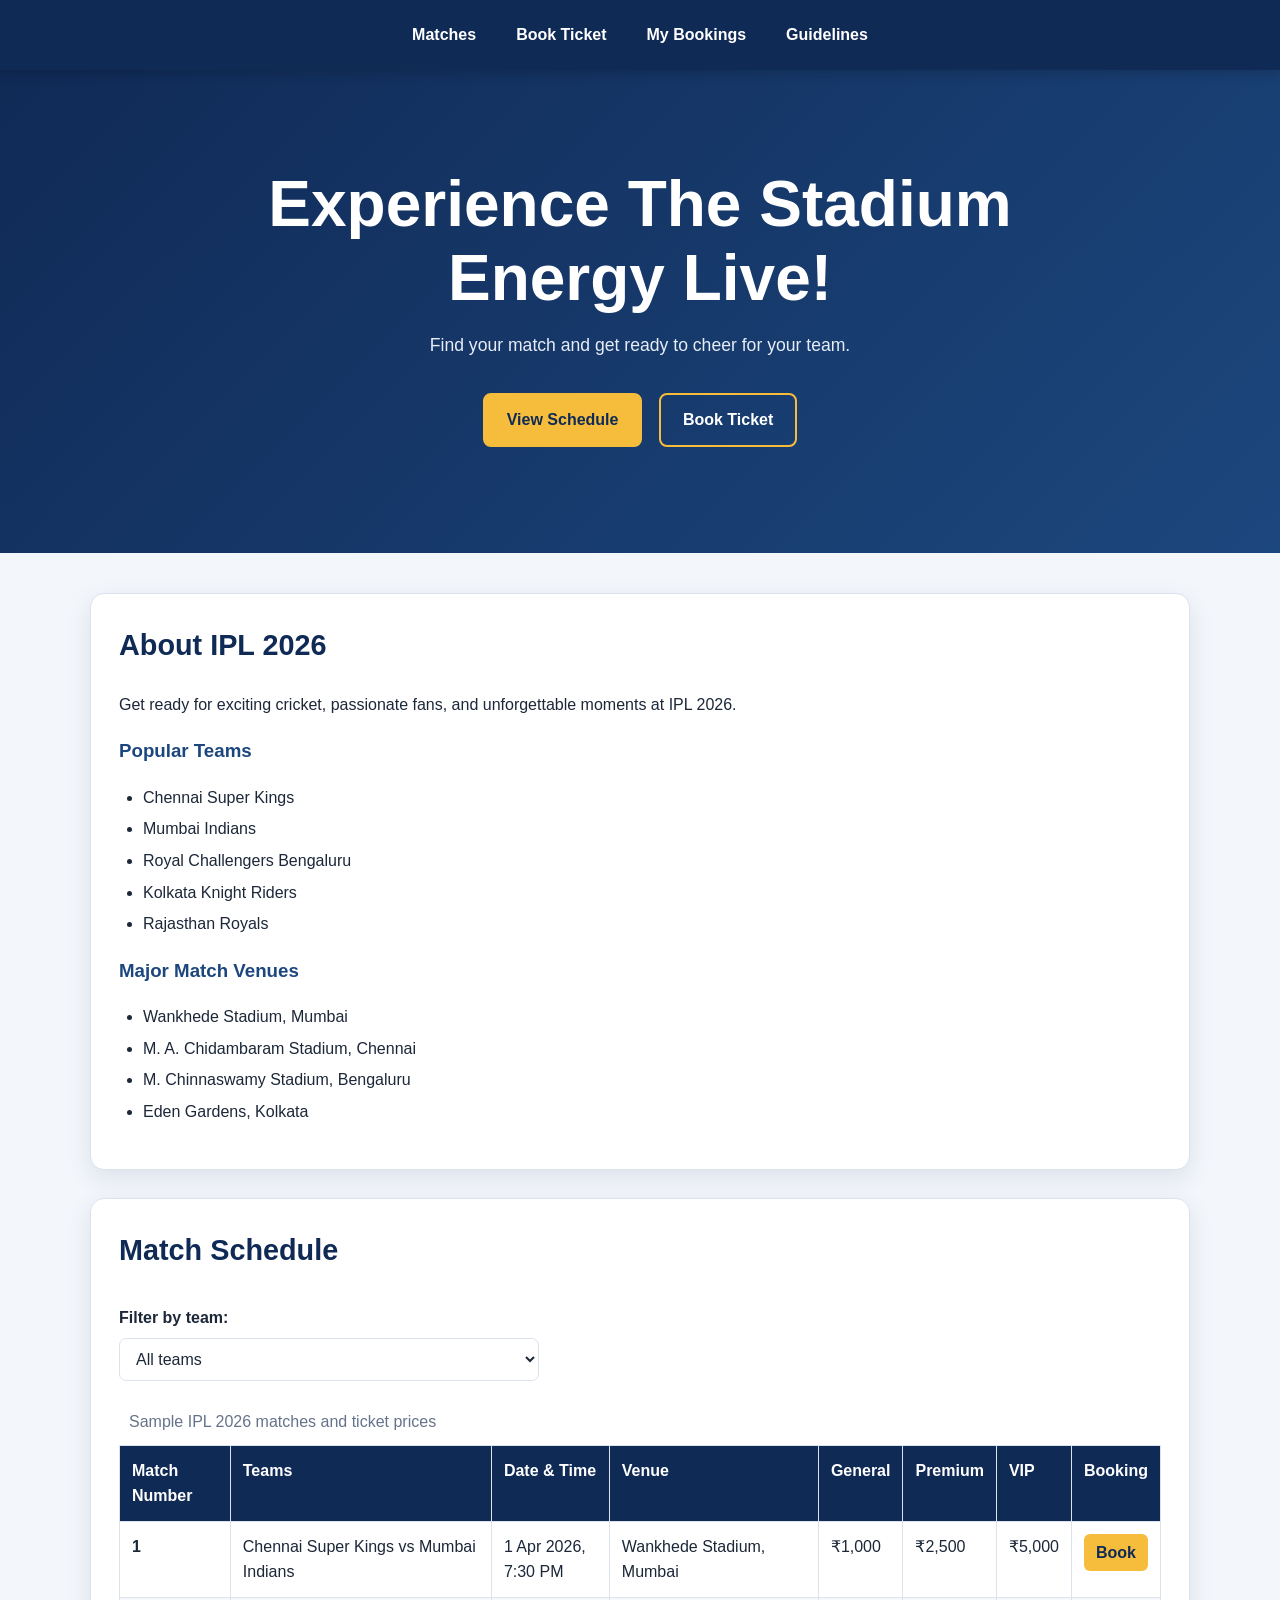
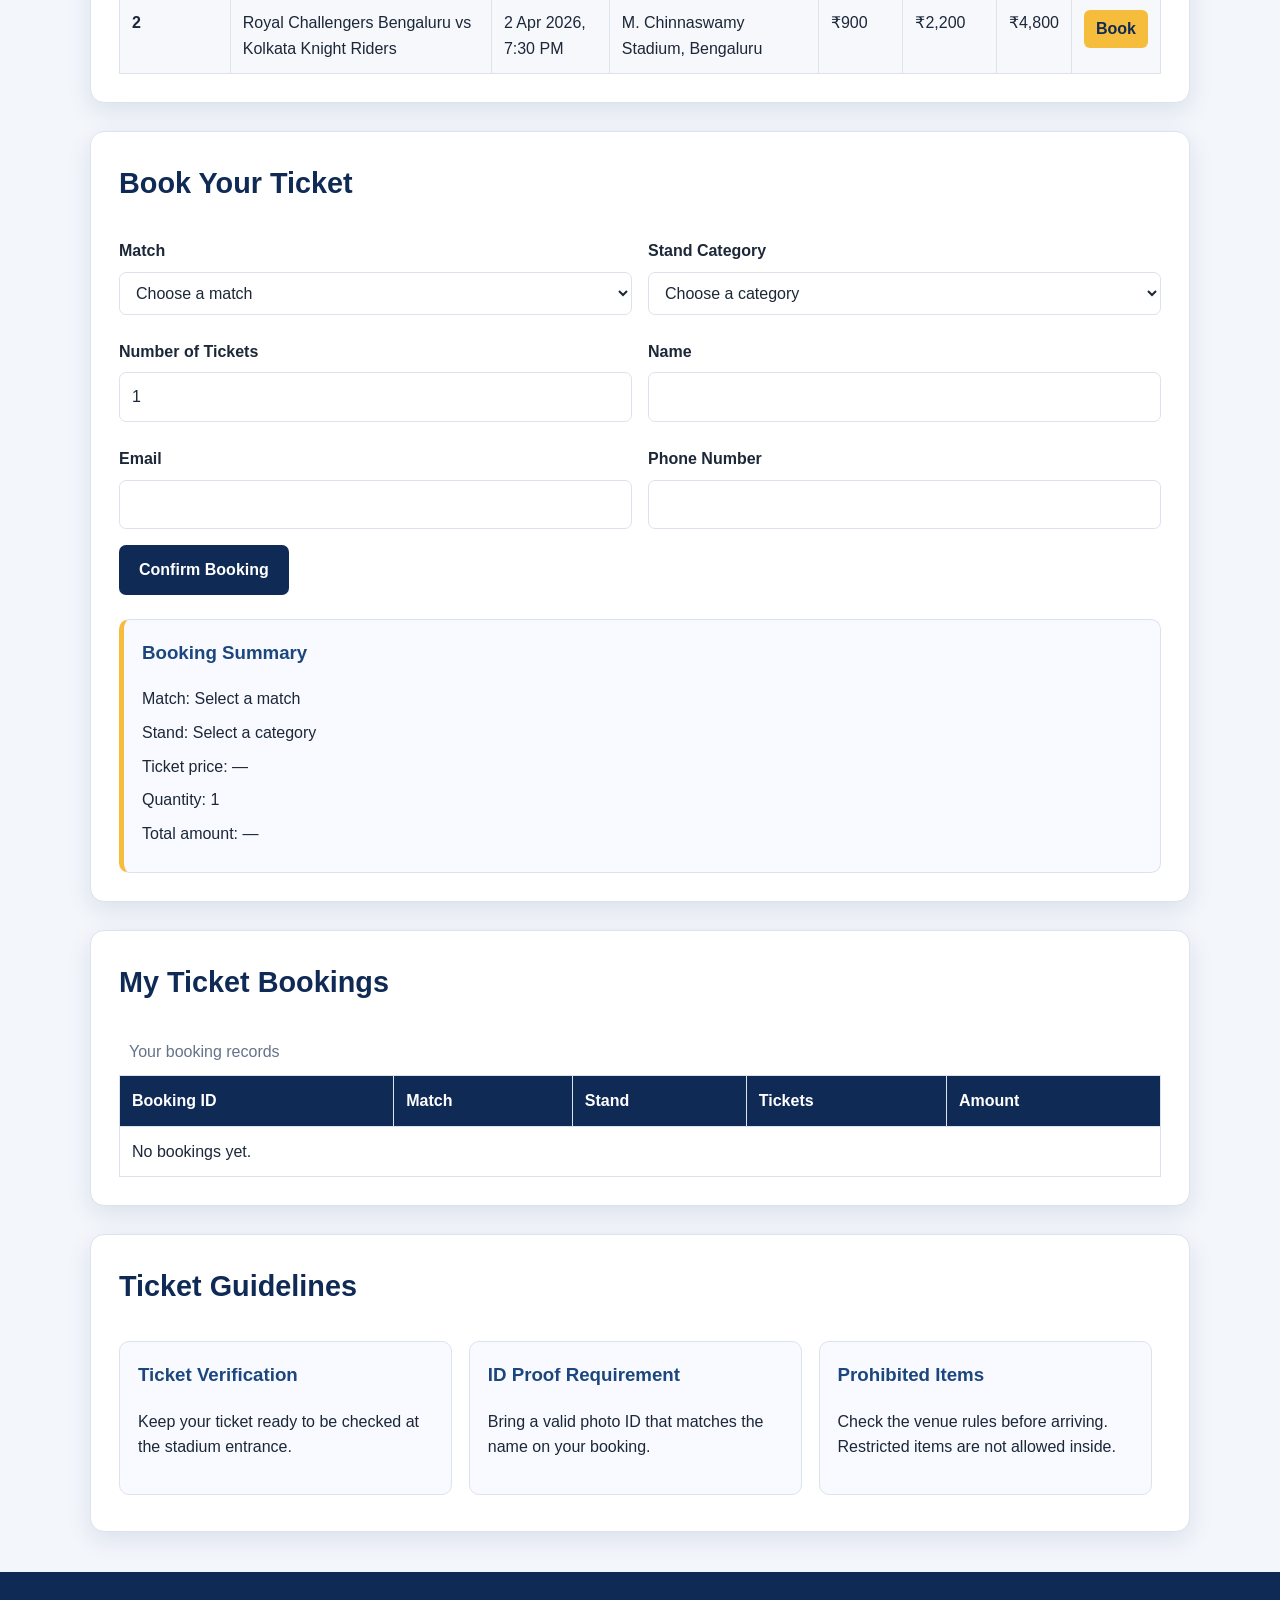
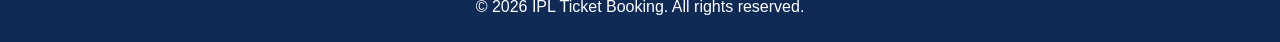
==== index.html @ 0fff2038 "Add IPL ticket booking website" ====
<!DOCTYPE html>
<html lang="en">
<head>
  <meta charset="UTF-8">
  <meta name="viewport" content="width=device-width, initial-scale=1.0">
  <title>IPL 2026 Ticket Booking</title>
  <link rel="stylesheet" href="styles.css">
</head>
<body>
  <header>
    <nav aria-label="Main navigation">
      <a href="#matches">Matches</a>
      <a href="#booking">Book Ticket</a>
      <a href="#my-bookings">My Bookings</a>
      <a href="#guidelines">Guidelines</a>
    </nav>

    <section aria-labelledby="hero-title">
      <h1 id="hero-title">Experience The Stadium Energy Live!</h1>
      <p>Find your match and get ready to cheer for your team.</p>
      <a href="#matches">View Schedule</a>
      <a href="#booking">Book Ticket</a>
    </section>
  </header>

  <main>
    <section id="about" aria-labelledby="about-title">
      <h2 id="about-title">About IPL 2026</h2>
      <p>
        Get ready for exciting cricket, passionate fans, and unforgettable
        moments at IPL 2026.
      </p>

      <h3>Popular Teams</h3>
      <ul>
        <li>Chennai Super Kings</li>
        <li>Mumbai Indians</li>
        <li>Royal Challengers Bengaluru</li>
        <li>Kolkata Knight Riders</li>
        <li>Rajasthan Royals</li>
      </ul>

      <h3>Major Match Venues</h3>
      <ul>
        <li>Wankhede Stadium, Mumbai</li>
        <li>M. A. Chidambaram Stadium, Chennai</li>
        <li>M. Chinnaswamy Stadium, Bengaluru</li>
        <li>Eden Gardens, Kolkata</li>
      </ul>
    </section>

    <section id="matches" aria-labelledby="matches-title">
      <h2 id="matches-title">Match Schedule</h2>

      <label for="team-filter">Filter by team:</label>
      <select id="team-filter" name="team-filter">
        <option value="all">All teams</option>
        <option value="csk">Chennai Super Kings</option>
        <option value="mi">Mumbai Indians</option>
        <option value="rcb">Royal Challengers Bengaluru</option>
        <option value="kkr">Kolkata Knight Riders</option>
      </select>

      <table>
        <caption>Sample IPL 2026 matches and ticket prices</caption>
        <thead>
          <tr>
            <th scope="col">Match Number</th>
            <th scope="col">Teams</th>
            <th scope="col">Date &amp; Time</th>
            <th scope="col">Venue</th>
            <th scope="col">General</th>
            <th scope="col">Premium</th>
            <th scope="col">VIP</th>
            <th scope="col">Booking</th>
          </tr>
        </thead>
        <tbody>
          <tr>
            <th scope="row">1</th>
            <td>Chennai Super Kings vs Mumbai Indians</td>
            <td>
              <time datetime="2026-04-01T19:30">1 Apr 2026, 7:30 PM</time>
            </td>
            <td>Wankhede Stadium, Mumbai</td>
            <td>₹1,000</td>
            <td>₹2,500</td>
            <td>₹5,000</td>
            <td><a href="#booking">Book</a></td>
          </tr>
          <tr>
            <th scope="row">2</th>
            <td>Royal Challengers Bengaluru vs Kolkata Knight Riders</td>
            <td>
              <time datetime="2026-04-02T19:30">2 Apr 2026, 7:30 PM</time>
            </td>
            <td>M. Chinnaswamy Stadium, Bengaluru</td>
            <td>₹900</td>
            <td>₹2,200</td>
            <td>₹4,800</td>
            <td><a href="#booking">Book</a></td>
          </tr>
        </tbody>
      </table>
    </section>

    <section id="booking" aria-labelledby="booking-title">
      <h2 id="booking-title">Book Your Ticket</h2>

      <form action="#" method="get">
        <div>
          <label for="match">Match</label>
          <select id="match" name="match" required>
            <option value="">Choose a match</option>
            <option value="1">Match 1: CSK vs MI</option>
            <option value="2">Match 2: RCB vs KKR</option>
          </select>
        </div>

        <div>
          <label for="stand">Stand Category</label>
          <select id="stand" name="stand" required>
            <option value="">Choose a category</option>
            <option value="general">General</option>
            <option value="premium">Premium</option>
            <option value="vip">VIP</option>
          </select>
        </div>

        <div>
          <label for="quantity">Number of Tickets</label>
          <input
            id="quantity"
            name="quantity"
            type="number"
            min="1"
            max="10"
            value="1"
            required
          >
        </div>

        <div>
          <label for="name">Name</label>
          <input
            id="name"
            name="name"
            type="text"
            autocomplete="name"
            required
          >
        </div>

        <div>
          <label for="email">Email</label>
          <input
            id="email"
            name="email"
            type="email"
            autocomplete="email"
            required
          >
        </div>

        <div>
          <label for="phone">Phone Number</label>
          <input
            id="phone"
            name="phone"
            type="tel"
            autocomplete="tel"
            required
          >
        </div>

        <button type="submit">Confirm Booking</button>
      </form>

      <aside aria-labelledby="summary-title">
        <h3 id="summary-title">Booking Summary</h3>
        <p>Match: Select a match</p>
        <p>Stand: Select a category</p>
        <p>Ticket price: —</p>
        <p>Quantity: 1</p>
        <p>Total amount: —</p>
      </aside>
    </section>

    <section id="my-bookings" aria-labelledby="my-bookings-title">
      <h2 id="my-bookings-title">My Ticket Bookings</h2>

      <table>
        <caption>Your booking records</caption>
        <thead>
          <tr>
            <th scope="col">Booking ID</th>
            <th scope="col">Match</th>
            <th scope="col">Stand</th>
            <th scope="col">Tickets</th>
            <th scope="col">Amount</th>
          </tr>
        </thead>
        <tbody>
          <tr>
            <td colspan="5">No bookings yet.</td>
          </tr>
        </tbody>
      </table>
    </section>

    <section id="guidelines" aria-labelledby="guidelines-title">
      <h2 id="guidelines-title">Ticket Guidelines</h2>

      <article>
        <h3>Ticket Verification</h3>
        <p>Keep your ticket ready to be checked at the stadium entrance.</p>
      </article>

      <article>
        <h3>ID Proof Requirement</h3>
        <p>Bring a valid photo ID that matches the name on your booking.</p>
      </article>

      <article>
        <h3>Prohibited Items</h3>
        <p>
          Check the venue rules before arriving. Restricted items are not
          allowed inside.
        </p>
      </article>
    </section>
  </main>

  <footer>
    <p>&copy; 2026 IPL Ticket Booking. All rights reserved.</p>
  </footer>
</body>
</html>
---- styles.css ----
:root {
  --primary: #102a56;
  --primary-light: #1c477e;
  --accent: #f5bd3b;
  --background: #f3f6fb;
  --surface: #ffffff;
  --text: #1c2738;
  --muted: #65738a;
  --border: #dce3ed;
  --shadow: 0 8px 24px rgba(16, 42, 86, 0.1);
}

* {
  box-sizing: border-box;
}

html {
  scroll-behavior: smooth;
  scroll-padding-top: 80px;
}

body {
  margin: 0;
  background: var(--background);
  color: var(--text);
  font-family: Arial, Helvetica, sans-serif;
  line-height: 1.6;
}

header {
  padding-top: 68px;
}

nav {
  position: fixed;
  z-index: 10;
  top: 0;
  left: 0;
  display: flex;
  width: 100%;
  justify-content: center;
  gap: 12px;
  padding: 14px 20px;
  background: var(--primary);
  box-shadow: 0 3px 12px rgba(0, 0, 0, 0.18);
}

nav a {
  padding: 8px 14px;
  border-radius: 6px;
  color: #ffffff;
  font-weight: 700;
  text-decoration: none;
  transition: background-color 0.2s ease, color 0.2s ease;
}

nav a:hover,
nav a:focus-visible {
  background: var(--accent);
  color: var(--primary);
}

header > section {
  padding: 100px 20px;
  background: linear-gradient(135deg, var(--primary), var(--primary-light));
  color: #ffffff;
  text-align: center;
}

header > section h1 {
  max-width: 800px;
  margin: 0 auto 16px;
  font-size: clamp(2.2rem, 6vw, 4rem);
  line-height: 1.15;
}

header > section p {
  margin: 0 auto 28px;
  color: #e7edf7;
  font-size: 1.1rem;
}

header > section a {
  display: inline-block;
  margin: 6px;
  padding: 12px 22px;
  border: 2px solid var(--accent);
  border-radius: 8px;
  background: var(--accent);
  color: var(--primary);
  font-weight: 700;
  text-decoration: none;
  transition: transform 0.2s ease, background-color 0.2s ease;
}

header > section a:hover,
header > section a:focus-visible {
  transform: translateY(-2px);
  background: #ffd36b;
}

header > section a + a {
  background: transparent;
  color: #ffffff;
}

header > section a + a:hover,
header > section a + a:focus-visible {
  background: var(--accent);
  color: var(--primary);
}

main {
  width: min(1100px, calc(100% - 32px));
  margin: 40px auto;
}

main > section {
  margin-bottom: 28px;
  padding: 28px;
  border: 1px solid var(--border);
  border-radius: 14px;
  background: var(--surface);
  box-shadow: var(--shadow);
}

h2 {
  margin-top: 0;
  color: var(--primary);
  font-size: 1.8rem;
}

h3 {
  color: var(--primary-light);
}

#about ul {
  padding-left: 24px;
}

#about li {
  margin: 6px 0;
}

#matches {
  overflow-x: auto;
}

label {
  display: inline-block;
  margin: 8px 0;
  font-weight: 700;
}

select,
input {
  width: 100%;
  max-width: 420px;
  padding: 11px 12px;
  border: 1px solid var(--border);
  border-radius: 7px;
  background: #ffffff;
  color: var(--text);
  font: inherit;
}

#team-filter {
  display: block;
  margin-bottom: 18px;
}

table {
  width: 100%;
  margin-top: 12px;
  border-collapse: collapse;
  background: #ffffff;
}

caption {
  padding: 10px;
  color: var(--muted);
  text-align: left;
}

th,
td {
  padding: 12px;
  border: 1px solid var(--border);
  text-align: left;
  vertical-align: top;
}

thead {
  background: var(--primary);
  color: #ffffff;
}

tbody tr:nth-child(even) {
  background: #f6f8fc;
}

td a {
  display: inline-block;
  padding: 6px 12px;
  border-radius: 6px;
  background: var(--accent);
  color: var(--primary);
  font-weight: 700;
  text-decoration: none;
}

#booking form {
  display: grid;
  grid-template-columns: repeat(2, minmax(0, 1fr));
  gap: 16px;
}

#booking form > div {
  display: flex;
  flex-direction: column;
}

#booking form select,
#booking form input {
  max-width: none;
}

button {
  width: fit-content;
  padding: 12px 20px;
  border: 0;
  border-radius: 7px;
  background: var(--primary);
  color: #ffffff;
  cursor: pointer;
  font: inherit;
  font-weight: 700;
}

button:hover,
button:focus-visible {
  background: var(--primary-light);
}

#booking aside {
  margin-top: 24px;
  padding: 18px;
  border: 1px solid var(--border);
  border-left: 5px solid var(--accent);
  border-radius: 10px;
  background: #f8faff;
}

#booking aside h3 {
  margin-top: 0;
}

#booking aside p {
  margin: 8px 0;
}

#guidelines article {
  display: inline-block;
  width: calc(33.333% - 14px);
  margin: 8px 12px 8px 0;
  padding: 18px;
  border: 1px solid var(--border);
  border-radius: 10px;
  background: #f8faff;
  vertical-align: top;
}

#guidelines article:last-child {
  margin-right: 0;
}

#guidelines article h3 {
  margin-top: 0;
}

footer {
  padding: 22px;
  background: var(--primary);
  color: #ffffff;
  text-align: center;
}

footer p {
  margin: 0;
}

@media (max-width: 700px) {
  nav {
    flex-wrap: wrap;
    gap: 4px;
    padding: 8px;
  }

  nav a {
    padding: 7px 9px;
    font-size: 0.9rem;
  }

  header {
    padding-top: 98px;
  }

  header > section {
    padding: 70px 18px;
  }

  main {
    width: min(100% - 20px, 1100px);
    margin: 20px auto;
  }

  main > section {
    padding: 20px;
  }

  #booking form {
    grid-template-columns: 1fr;
  }

  #guidelines article {
    display: block;
    width: 100%;
    margin: 12px 0;
  }

  table {
    min-width: 720px;
  }
}
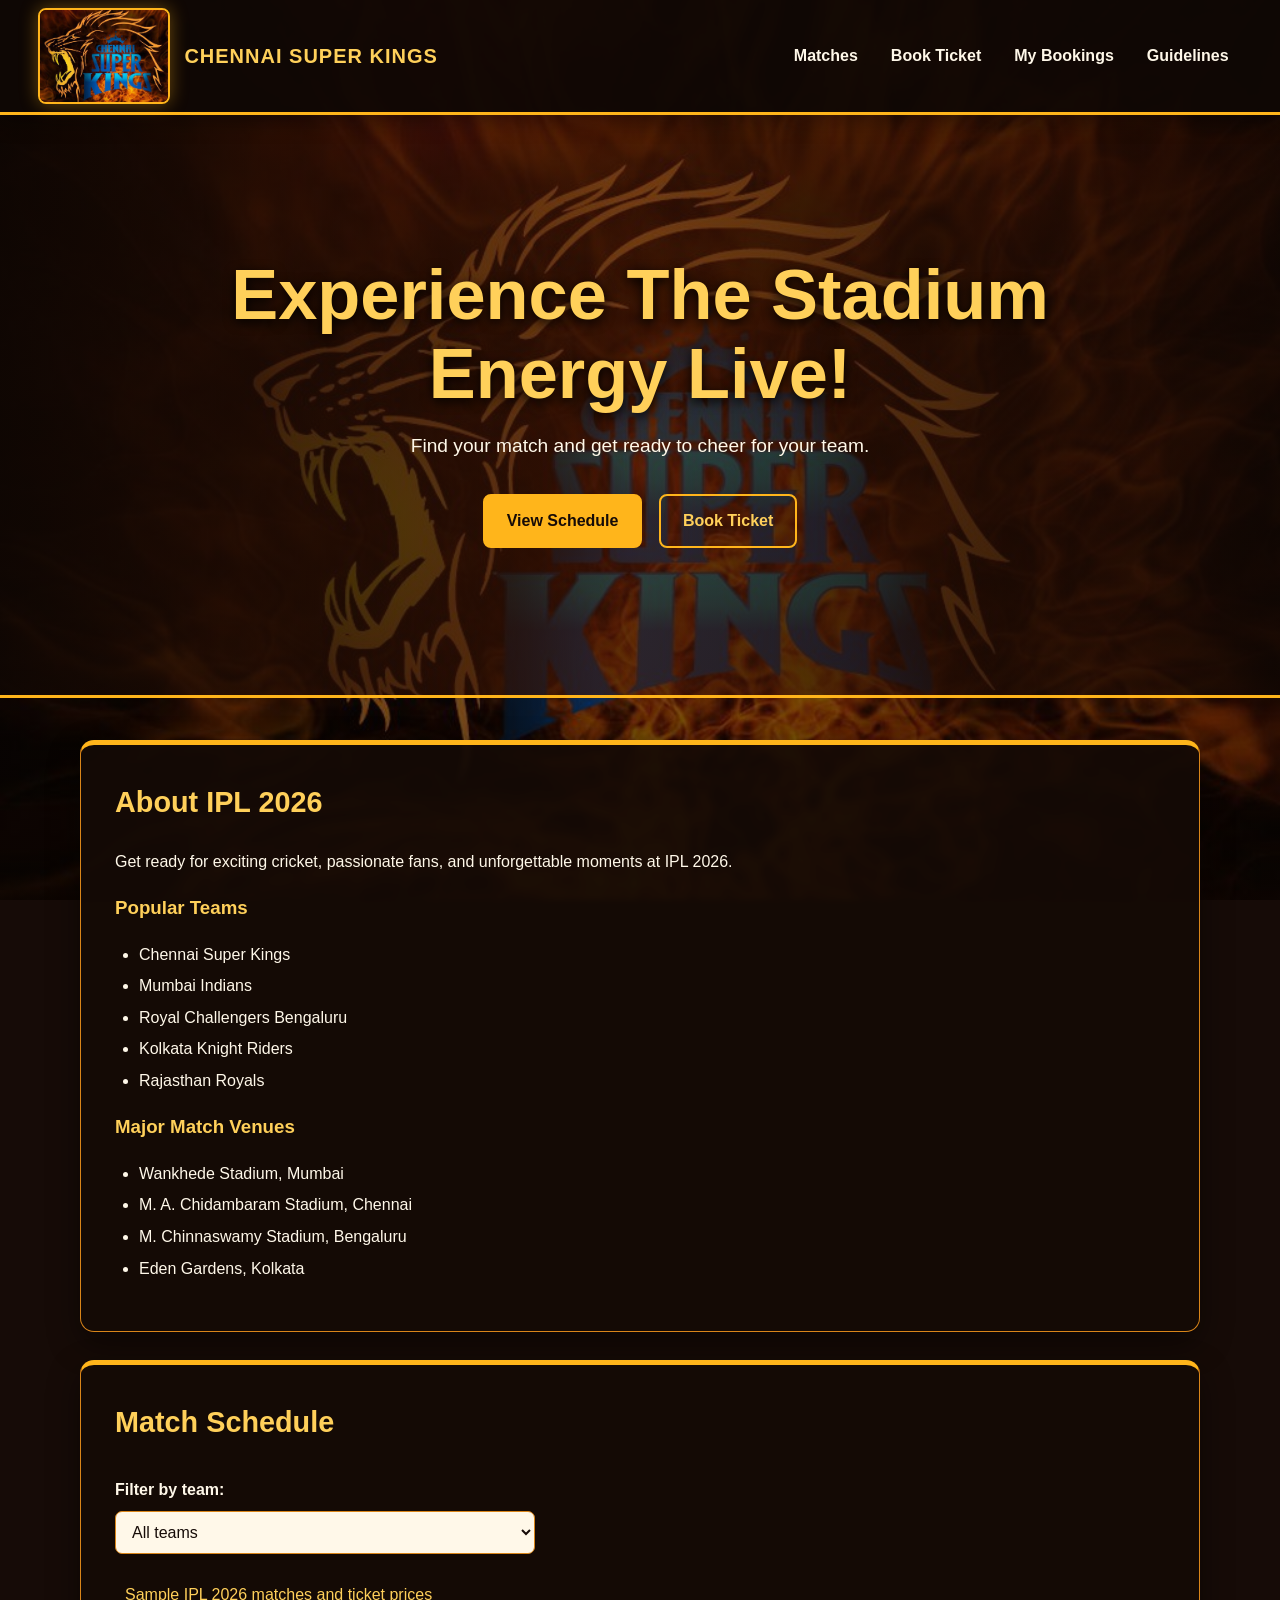
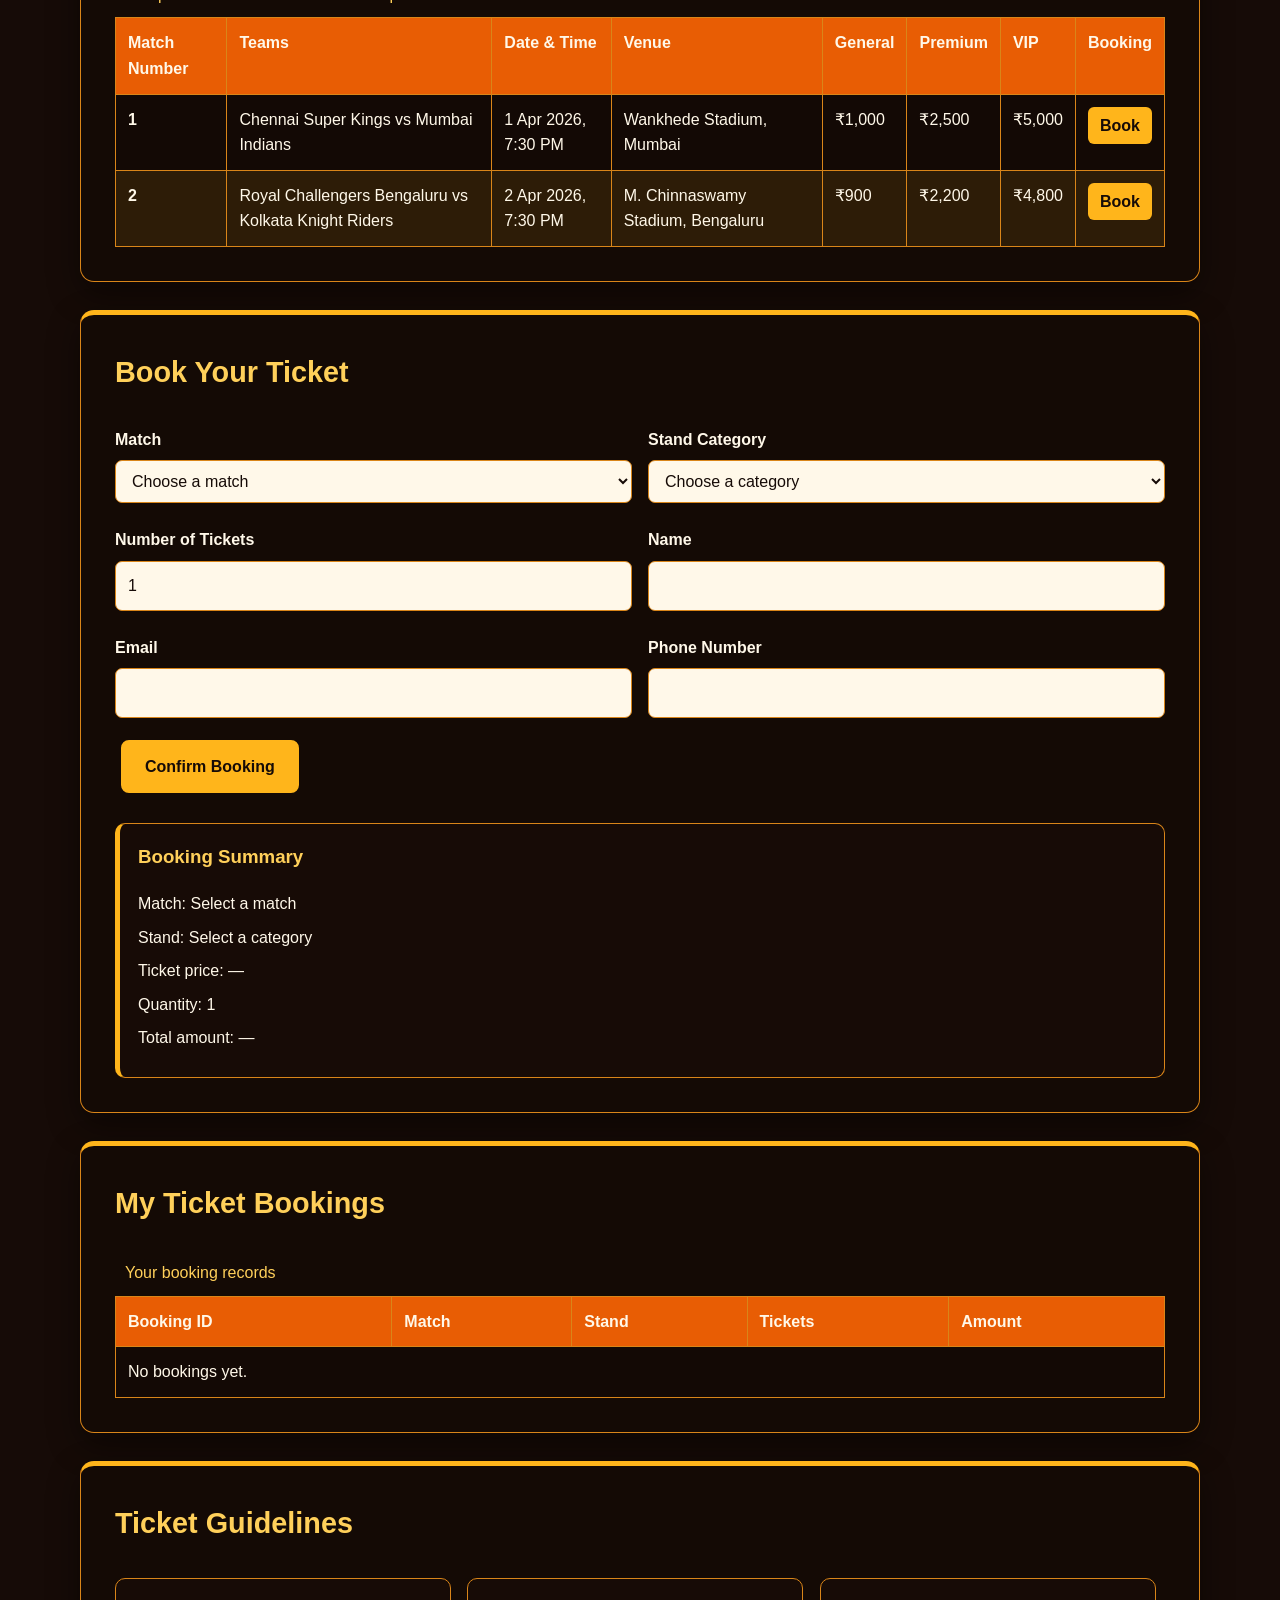
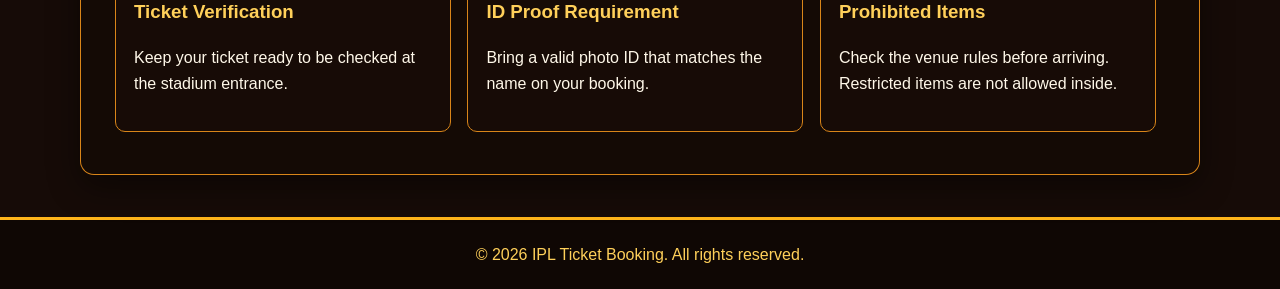
==== commit cb7e925a: "Apply CSK fire theme and booking page" ====
--- a/index.html
+++ b/index.html
@@ -6,22 +6,26 @@
   <title>IPL 2026 Ticket Booking</title>
   <link rel="stylesheet" href="styles.css">
 </head>
-<body>
-  <header>
+<body id="top">
+  <header class="site-header">
+    <a class="csk-brand" href="#top" aria-label="Chennai Super Kings home">
+      <img src="assets/csk-logo.png" alt="Chennai Super Kings logo">
+      <span>CHENNAI SUPER KINGS</span>
+    </a>
     <nav aria-label="Main navigation">
       <a href="#matches">Matches</a>
-      <a href="#booking">Book Ticket</a>
+      <a href="booking.html">Book Ticket</a>
       <a href="#my-bookings">My Bookings</a>
       <a href="#guidelines">Guidelines</a>
     </nav>
-
-    <section aria-labelledby="hero-title">
+  </header>
+
+  <section class="hero" aria-labelledby="hero-title">
       <h1 id="hero-title">Experience The Stadium Energy Live!</h1>
       <p>Find your match and get ready to cheer for your team.</p>
       <a href="#matches">View Schedule</a>
       <a href="#booking">Book Ticket</a>
-    </section>
-  </header>
+  </section>
 
   <main>
     <section id="about" aria-labelledby="about-title">
@@ -235,4 +239,4 @@
     <p>&copy; 2026 IPL Ticket Booking. All rights reserved.</p>
   </footer>
 </body>
-</html>+</html>
--- a/styles.css
+++ b/styles.css
@@ -1,13 +1,12 @@
 :root {
-  --primary: #102a56;
-  --primary-light: #1c477e;
-  --accent: #f5bd3b;
-  --background: #f3f6fb;
-  --surface: #ffffff;
-  --text: #1c2738;
-  --muted: #65738a;
-  --border: #dce3ed;
-  --shadow: 0 8px 24px rgba(16, 42, 86, 0.1);
+  --fire-gold: #ffd05a;
+  --fire-yellow: #ffb51b;
+  --fire-orange: #e85d04;
+  --charcoal: #160b07;
+  --panel: rgba(20, 10, 6, 0.9);
+  --panel-soft: rgba(25, 12, 7, 0.84);
+  --paper: #fff8e9;
+  --line: #d98519;
 }
 
 * {
@@ -16,39 +15,72 @@
 
 html {
   scroll-behavior: smooth;
-  scroll-padding-top: 80px;
+  scroll-padding-top: 105px;
 }
 
 body {
+  min-height: 100vh;
   margin: 0;
-  background: var(--background);
-  color: var(--text);
+  background-color: var(--charcoal);
+  background-image: linear-gradient(rgba(12, 5, 2, 0.32), rgba(12, 5, 2, 0.62)), url("assets/csk-fire-background.png");
+  background-position: center center;
+  background-size: cover;
+  background-attachment: fixed;
+  color: var(--paper);
   font-family: Arial, Helvetica, sans-serif;
   line-height: 1.6;
 }
 
-header {
-  padding-top: 68px;
+.site-header {
+  position: sticky;
+  z-index: 20;
+  top: 0;
+  display: flex;
+  min-height: 112px;
+  align-items: center;
+  justify-content: space-between;
+  gap: 18px;
+  padding: 8px clamp(14px, 3vw, 42px);
+  border-bottom: 3px solid var(--fire-yellow);
+  background: rgba(15, 8, 5, 0.96);
+  box-shadow: 0 5px 20px rgba(0, 0, 0, 0.38);
+}
+
+.csk-brand {
+  display: flex;
+  flex: 0 0 auto;
+  align-items: center;
+  gap: 14px;
+  color: var(--fire-gold);
+  font-size: clamp(0.95rem, 2vw, 1.25rem);
+  font-weight: 900;
+  letter-spacing: 0.05em;
+  text-decoration: none;
+}
+
+.csk-brand img {
+  display: block;
+  width: 132px;
+  height: 96px;
+  object-fit: cover;
+  object-position: center;
+  border: 2px solid var(--fire-yellow);
+  border-radius: 8px;
+  box-shadow: 0 0 18px rgba(255, 181, 27, 0.38);
 }
 
 nav {
-  position: fixed;
-  z-index: 10;
-  top: 0;
-  left: 0;
   display: flex;
-  width: 100%;
-  justify-content: center;
-  gap: 12px;
-  padding: 14px 20px;
-  background: var(--primary);
-  box-shadow: 0 3px 12px rgba(0, 0, 0, 0.18);
+  flex-wrap: wrap;
+  justify-content: flex-end;
+  gap: 7px;
 }
 
 nav a {
-  padding: 8px 14px;
+  padding: 9px 12px;
+  border: 1px solid transparent;
   border-radius: 6px;
-  color: #ffffff;
+  color: var(--paper);
   font-weight: 700;
   text-decoration: none;
   transition: background-color 0.2s ease, color 0.2s ease;
@@ -56,82 +88,92 @@
 
 nav a:hover,
 nav a:focus-visible {
-  background: var(--accent);
-  color: var(--primary);
-}
-
-header > section {
-  padding: 100px 20px;
-  background: linear-gradient(135deg, var(--primary), var(--primary-light));
-  color: #ffffff;
+  border-color: var(--fire-gold);
+  background: var(--fire-yellow);
+  color: var(--charcoal);
+}
+
+.hero {
+  padding: clamp(70px, 11vw, 145px) 20px;
+  border-bottom: 3px solid var(--fire-yellow);
+  background: linear-gradient(90deg, rgba(16, 7, 3, 0.8), rgba(74, 25, 4, 0.52), rgba(16, 7, 3, 0.8));
+  color: var(--paper);
   text-align: center;
 }
 
-header > section h1 {
-  max-width: 800px;
-  margin: 0 auto 16px;
-  font-size: clamp(2.2rem, 6vw, 4rem);
-  line-height: 1.15;
-}
-
-header > section p {
-  margin: 0 auto 28px;
-  color: #e7edf7;
-  font-size: 1.1rem;
-}
-
-header > section a {
+.hero h1 {
+  max-width: 920px;
+  margin: 0 auto 18px;
+  color: var(--fire-gold);
+  font-size: clamp(2.2rem, 6vw, 4.4rem);
+  line-height: 1.12;
+  text-shadow: 0 3px 12px #000;
+}
+
+.hero p {
+  margin: 0 auto 26px;
+  color: var(--paper);
+  font-size: clamp(1rem, 2vw, 1.2rem);
+}
+
+.hero a,
+button {
   display: inline-block;
   margin: 6px;
   padding: 12px 22px;
-  border: 2px solid var(--accent);
+  border: 2px solid var(--fire-yellow);
   border-radius: 8px;
-  background: var(--accent);
-  color: var(--primary);
-  font-weight: 700;
+  background: var(--fire-yellow);
+  color: var(--charcoal);
+  cursor: pointer;
+  font: inherit;
+  font-weight: 800;
   text-decoration: none;
-  transition: transform 0.2s ease, background-color 0.2s ease;
-}
-
-header > section a:hover,
-header > section a:focus-visible {
-  transform: translateY(-2px);
-  background: #ffd36b;
-}
-
-header > section a + a {
+}
+
+.hero a:hover,
+.hero a:focus-visible,
+button:hover,
+button:focus-visible {
+  border-color: var(--fire-gold);
+  background: var(--fire-gold);
+}
+
+.hero a + a {
   background: transparent;
-  color: #ffffff;
-}
-
-header > section a + a:hover,
-header > section a + a:focus-visible {
-  background: var(--accent);
-  color: var(--primary);
+  color: var(--fire-gold);
+}
+
+.hero a + a:hover,
+.hero a + a:focus-visible {
+  background: var(--fire-yellow);
+  color: var(--charcoal);
 }
 
 main {
-  width: min(1100px, calc(100% - 32px));
-  margin: 40px auto;
+  width: min(1120px, calc(100% - 32px));
+  margin: 42px auto;
 }
 
 main > section {
   margin-bottom: 28px;
-  padding: 28px;
-  border: 1px solid var(--border);
+  padding: clamp(20px, 3vw, 34px);
+  border: 1px solid var(--line);
+  border-top: 5px solid var(--fire-yellow);
   border-radius: 14px;
-  background: var(--surface);
-  box-shadow: var(--shadow);
+  background: var(--panel);
+  box-shadow: 0 12px 32px rgba(0, 0, 0, 0.42);
+  backdrop-filter: blur(3px);
+}
+
+h2,
+h3 {
+  color: var(--fire-gold);
 }
 
 h2 {
   margin-top: 0;
-  color: var(--primary);
   font-size: 1.8rem;
-}
-
-h3 {
-  color: var(--primary-light);
 }
 
 #about ul {
@@ -153,14 +195,14 @@
 }
 
 select,
-input {
+input:not([type="radio"]):not([type="checkbox"]) {
   width: 100%;
   max-width: 420px;
   padding: 11px 12px;
-  border: 1px solid var(--border);
+  border: 1px solid var(--line);
   border-radius: 7px;
-  background: #ffffff;
-  color: var(--text);
+  background: var(--paper);
+  color: var(--charcoal);
   font: inherit;
 }
 
@@ -173,82 +215,90 @@
   width: 100%;
   margin-top: 12px;
   border-collapse: collapse;
-  background: #ffffff;
+  background: rgba(20, 10, 6, 0.78);
 }
 
 caption {
   padding: 10px;
-  color: var(--muted);
+  color: var(--fire-gold);
   text-align: left;
 }
 
 th,
 td {
   padding: 12px;
-  border: 1px solid var(--border);
+  border: 1px solid var(--line);
   text-align: left;
   vertical-align: top;
 }
 
 thead {
-  background: var(--primary);
-  color: #ffffff;
+  background: var(--fire-orange);
+  color: #fff8e9;
 }
 
 tbody tr:nth-child(even) {
-  background: #f6f8fc;
+  background: rgba(255, 181, 27, 0.11);
 }
 
 td a {
   display: inline-block;
   padding: 6px 12px;
   border-radius: 6px;
-  background: var(--accent);
-  color: var(--primary);
+  background: var(--fire-yellow);
+  color: var(--charcoal);
   font-weight: 700;
   text-decoration: none;
 }
 
-#booking form {
+form {
   display: grid;
   grid-template-columns: repeat(2, minmax(0, 1fr));
   gap: 16px;
 }
 
-#booking form > div {
+form > div {
   display: flex;
   flex-direction: column;
 }
 
-#booking form select,
-#booking form input {
+form select,
+form input:not([type="radio"]):not([type="checkbox"]) {
   max-width: none;
+}
+
+form button {
+  grid-column: 1 / -1;
+  justify-self: start;
+}
+
+fieldset {
+  border: 1px solid var(--line);
+  border-radius: 8px;
+  padding: 14px;
+}
+
+fieldset label {
+  margin-right: 18px;
+  font-weight: normal;
+}
+
+input[type="radio"],
+input[type="checkbox"] {
+  accent-color: var(--fire-yellow);
 }
 
 button {
   width: fit-content;
-  padding: 12px 20px;
-  border: 0;
-  border-radius: 7px;
-  background: var(--primary);
-  color: #ffffff;
-  cursor: pointer;
-  font: inherit;
-  font-weight: 700;
-}
-
-button:hover,
-button:focus-visible {
-  background: var(--primary-light);
 }
 
 #booking aside {
   margin-top: 24px;
   padding: 18px;
-  border: 1px solid var(--border);
-  border-left: 5px solid var(--accent);
+  border: 1px solid var(--line);
+  border-left: 5px solid var(--fire-yellow);
   border-radius: 10px;
-  background: #f8faff;
+  background: var(--panel-soft);
 }
 
 #booking aside h3 {
@@ -264,9 +314,9 @@
   width: calc(33.333% - 14px);
   margin: 8px 12px 8px 0;
   padding: 18px;
-  border: 1px solid var(--border);
+  border: 1px solid var(--line);
   border-radius: 10px;
-  background: #f8faff;
+  background: var(--panel-soft);
   vertical-align: top;
 }
 
@@ -280,8 +330,9 @@
 
 footer {
   padding: 22px;
-  background: var(--primary);
-  color: #ffffff;
+  border-top: 3px solid var(--fire-yellow);
+  background: rgba(15, 8, 5, 0.96);
+  color: var(--fire-gold);
   text-align: center;
 }
 
@@ -289,36 +340,23 @@
   margin: 0;
 }
 
-@media (max-width: 700px) {
+@media (max-width: 760px) {
+  .site-header {
+    position: static;
+    flex-direction: column;
+    align-items: flex-start;
+  }
+
+  .csk-brand img {
+    width: 112px;
+    height: 82px;
+  }
+
   nav {
-    flex-wrap: wrap;
-    gap: 4px;
-    padding: 8px;
-  }
-
-  nav a {
-    padding: 7px 9px;
-    font-size: 0.9rem;
-  }
-
-  header {
-    padding-top: 98px;
-  }
-
-  header > section {
-    padding: 70px 18px;
-  }
-
-  main {
-    width: min(100% - 20px, 1100px);
-    margin: 20px auto;
-  }
-
-  main > section {
-    padding: 20px;
-  }
-
-  #booking form {
+    justify-content: flex-start;
+  }
+
+  form {
     grid-template-columns: 1fr;
   }
 
@@ -331,4 +369,17 @@
   table {
     min-width: 720px;
   }
-}+}
+
+@media (max-width: 440px) {
+  .csk-brand {
+    align-items: flex-start;
+    flex-direction: column;
+  }
+
+  nav a {
+    padding: 7px 8px;
+    font-size: 0.9rem;
+  }
+}
+
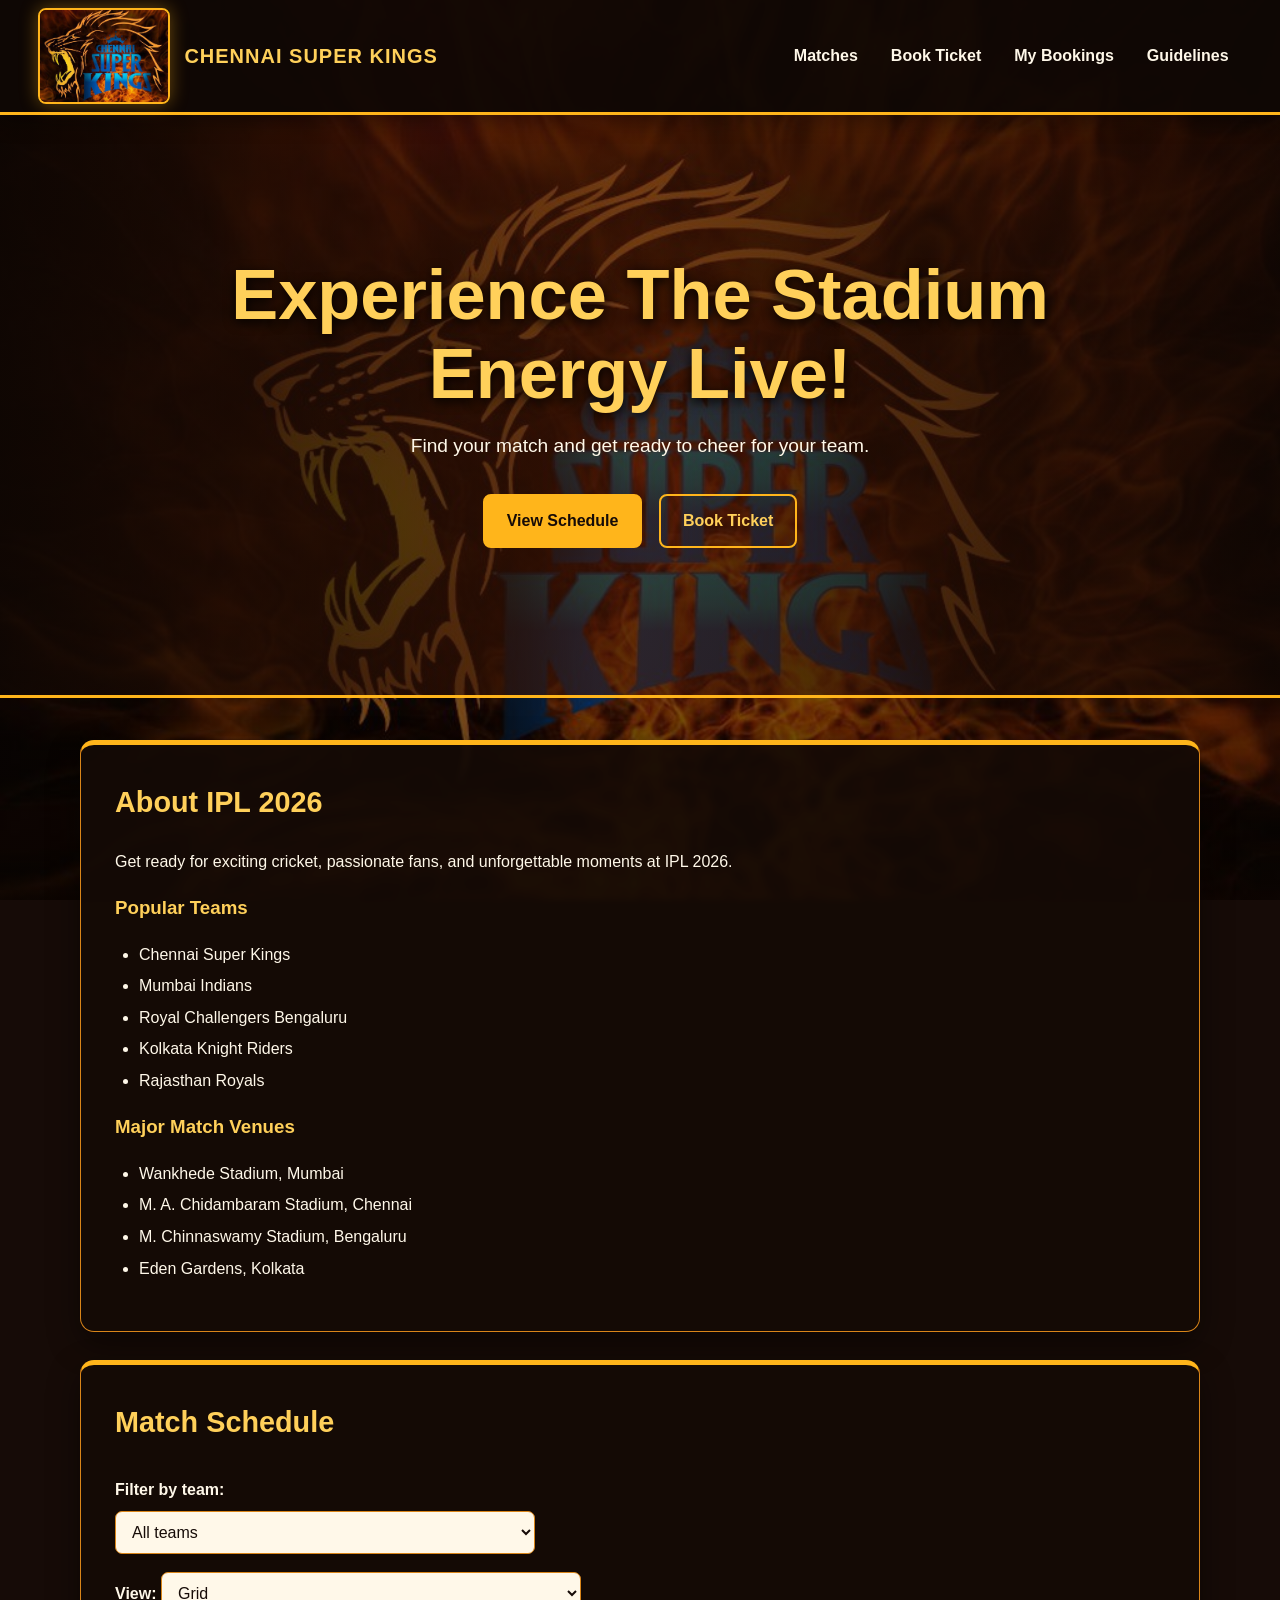
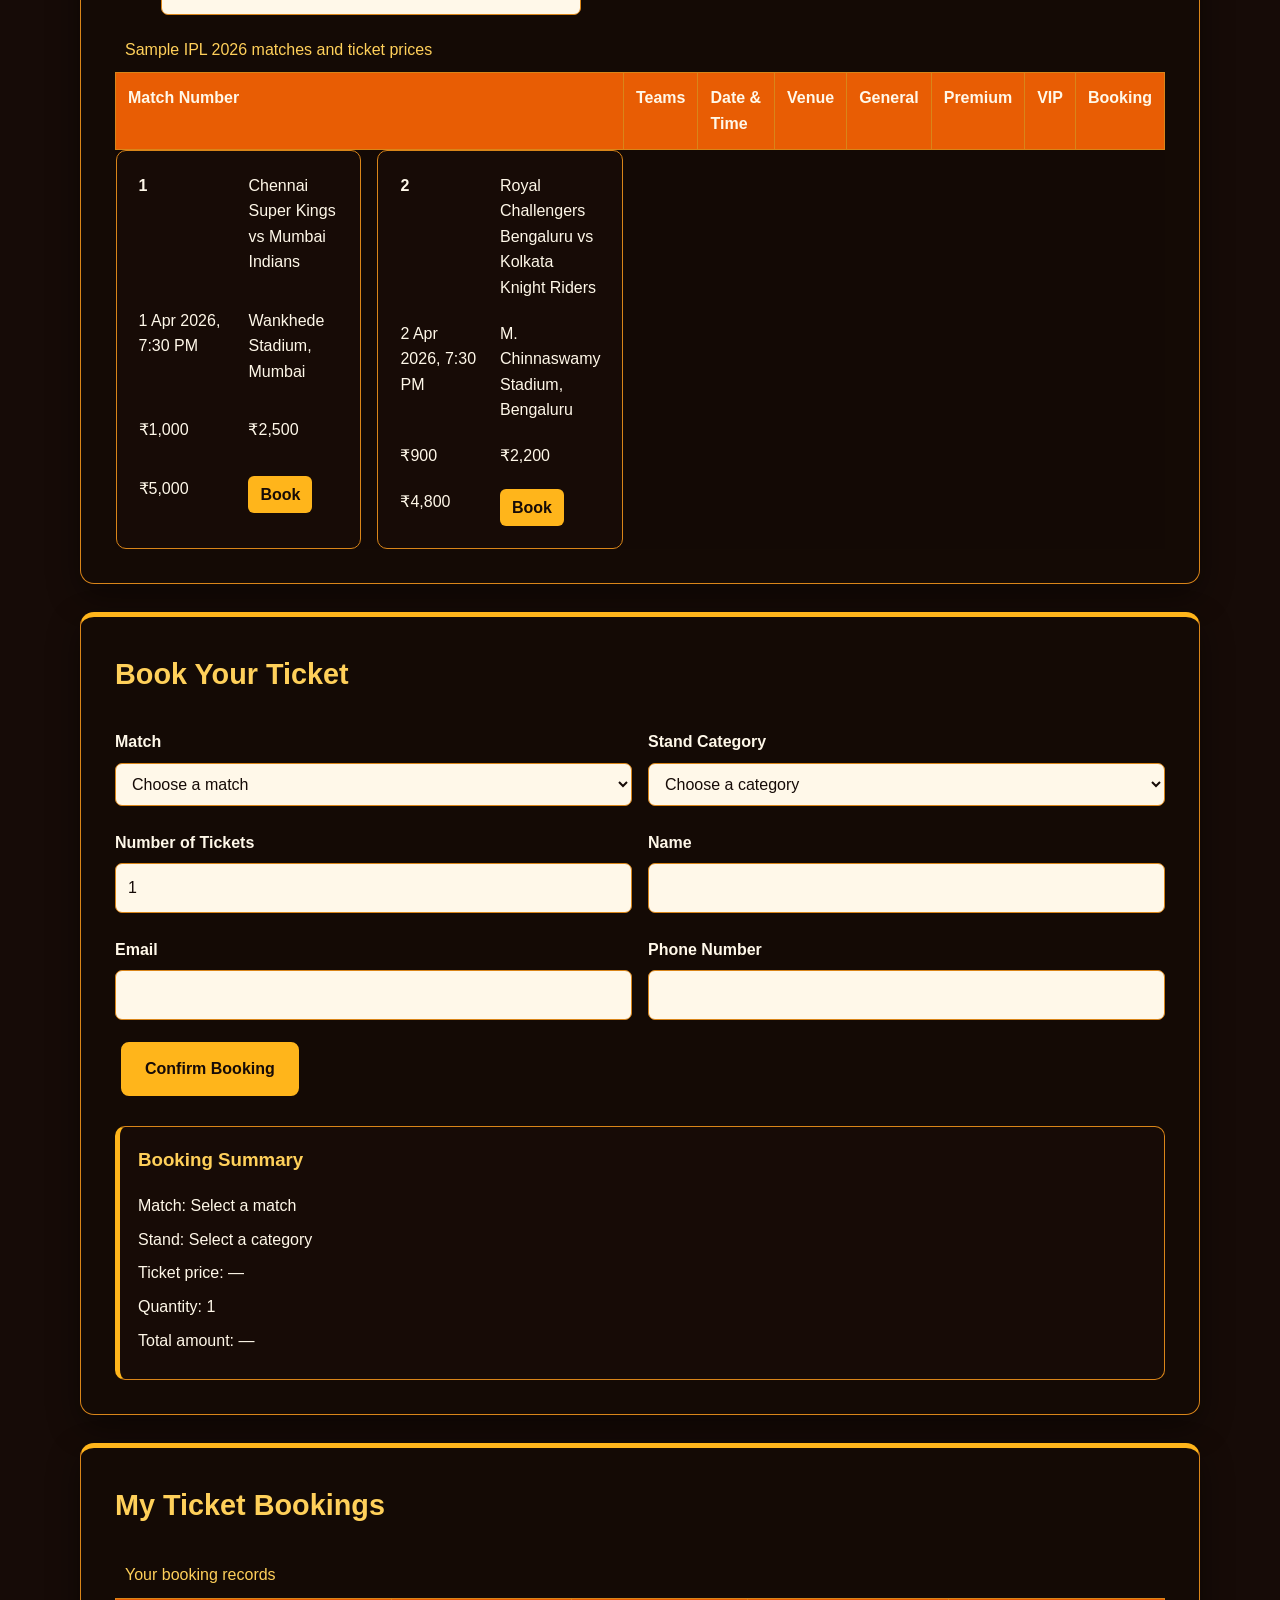
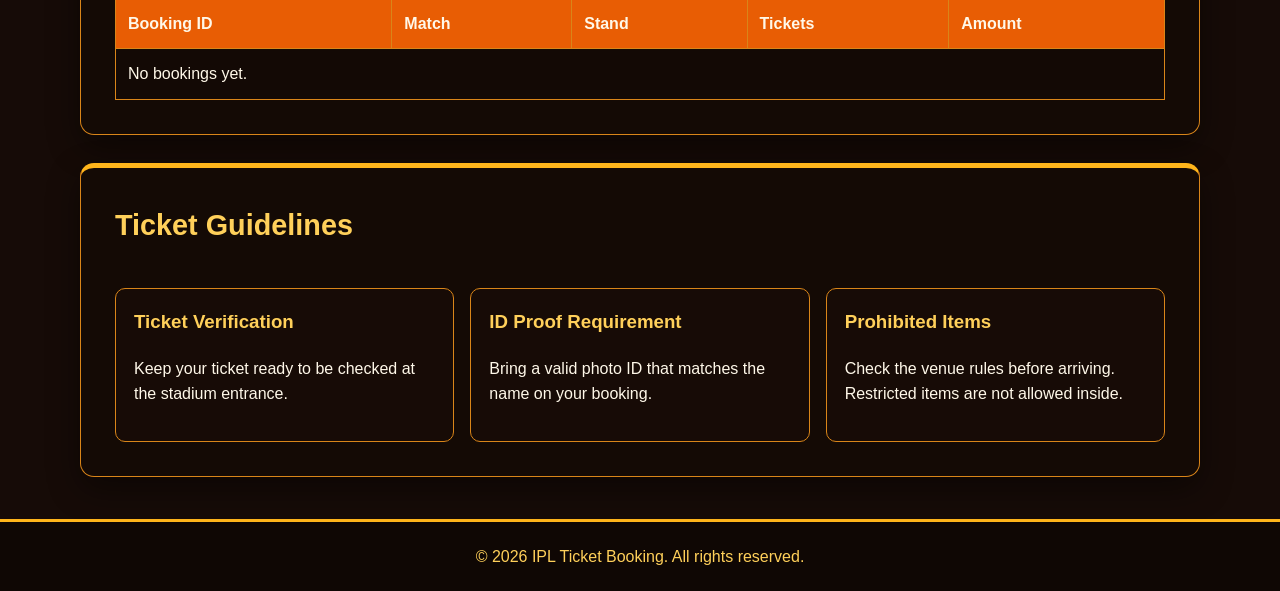
==== commit 45d391f3: "Add responsive match layout and mobile menu" ====
--- a/index.html
+++ b/index.html
@@ -12,7 +12,11 @@
       <img src="assets/csk-logo.png" alt="Chennai Super Kings logo">
       <span>CHENNAI SUPER KINGS</span>
     </a>
-    <nav aria-label="Main navigation">
+<button id="menu-toggle" class="menu-toggle" type="button"
+        aria-expanded="false" aria-controls="main-nav">
+  ☰ Menu
+</button>
+<nav id="main-nav" aria-label="Main navigation">
       <a href="#matches">Matches</a>
       <a href="booking.html">Book Ticket</a>
       <a href="#my-bookings">My Bookings</a>
@@ -24,7 +28,7 @@
       <h1 id="hero-title">Experience The Stadium Energy Live!</h1>
       <p>Find your match and get ready to cheer for your team.</p>
       <a href="#matches">View Schedule</a>
-      <a href="#booking">Book Ticket</a>
+      <a href="#booking" data-book-button>Book Ticket</a>
   </section>
 
   <main>
@@ -65,6 +69,13 @@
         <option value="kkr">Kolkata Knight Riders</option>
       </select>
 
+      <div class="match-view-controls">
+  <label for="match-view">View:</label>
+  <select id="match-view">
+    <option value="grid">Grid</option>
+    <option value="list">List</option>
+  </select>
+</div>
       <table>
         <caption>Sample IPL 2026 matches and ticket prices</caption>
         <thead>
@@ -90,7 +101,7 @@
             <td>₹1,000</td>
             <td>₹2,500</td>
             <td>₹5,000</td>
-            <td><a href="#booking">Book</a></td>
+            <td><a href="#booking" data-book-button>Book</a></td>
           </tr>
           <tr>
             <th scope="row">2</th>
@@ -102,7 +113,7 @@
             <td>₹900</td>
             <td>₹2,200</td>
             <td>₹4,800</td>
-            <td><a href="#booking">Book</a></td>
+            <td><a href="#booking" data-book-button>Book</a></td>
           </tr>
         </tbody>
       </table>
@@ -238,5 +249,6 @@
   <footer>
     <p>&copy; 2026 IPL Ticket Booking. All rights reserved.</p>
   </footer>
+  <script src="app.js" defer></script>
 </body>
 </html>
--- a/styles.css
+++ b/styles.css
@@ -383,3 +383,82 @@
   }
 }
 
+/* Responsive match card and guideline layouts */
+#matches tbody {
+  display: grid;
+  grid-template-columns: repeat(2, minmax(0, 1fr));
+  gap: 16px;
+}
+
+#matches tbody tr {
+  display: grid;
+  grid-template-columns: 1fr 1fr;
+  gap: 8px;
+  padding: 16px;
+  border: 1px solid var(--line);
+  border-radius: 10px;
+  background: var(--panel-soft);
+}
+
+#matches tbody th,
+#matches tbody td {
+  border: 0;
+  padding: 6px;
+}
+
+#matches.list-view tbody {
+  grid-template-columns: 1fr;
+}
+
+#guidelines {
+  display: grid;
+  grid-template-columns: repeat(3, minmax(0, 1fr));
+  gap: 16px;
+}
+
+#guidelines h2 {
+  grid-column: 1 / -1;
+}
+
+#guidelines article {
+  width: auto;
+  margin: 0;
+}
+
+@media (max-width: 760px) {
+  #matches tbody {
+    grid-template-columns: 1fr;
+  }
+
+  #guidelines {
+    grid-template-columns: 1fr;
+  }
+}
+
+.menu-toggle {
+  display: none;
+}
+
+@media (max-width: 760px) {
+  .site-header {
+    position: relative;
+    flex-direction: row;
+    align-items: center;
+    flex-wrap: wrap;
+  }
+
+  .menu-toggle {
+    display: inline-block;
+    margin-left: auto;
+  }
+
+  #main-nav {
+    display: none;
+    width: 100%;
+    flex-direction: column;
+  }
+
+  #main-nav.open {
+    display: flex;
+  }
+}
